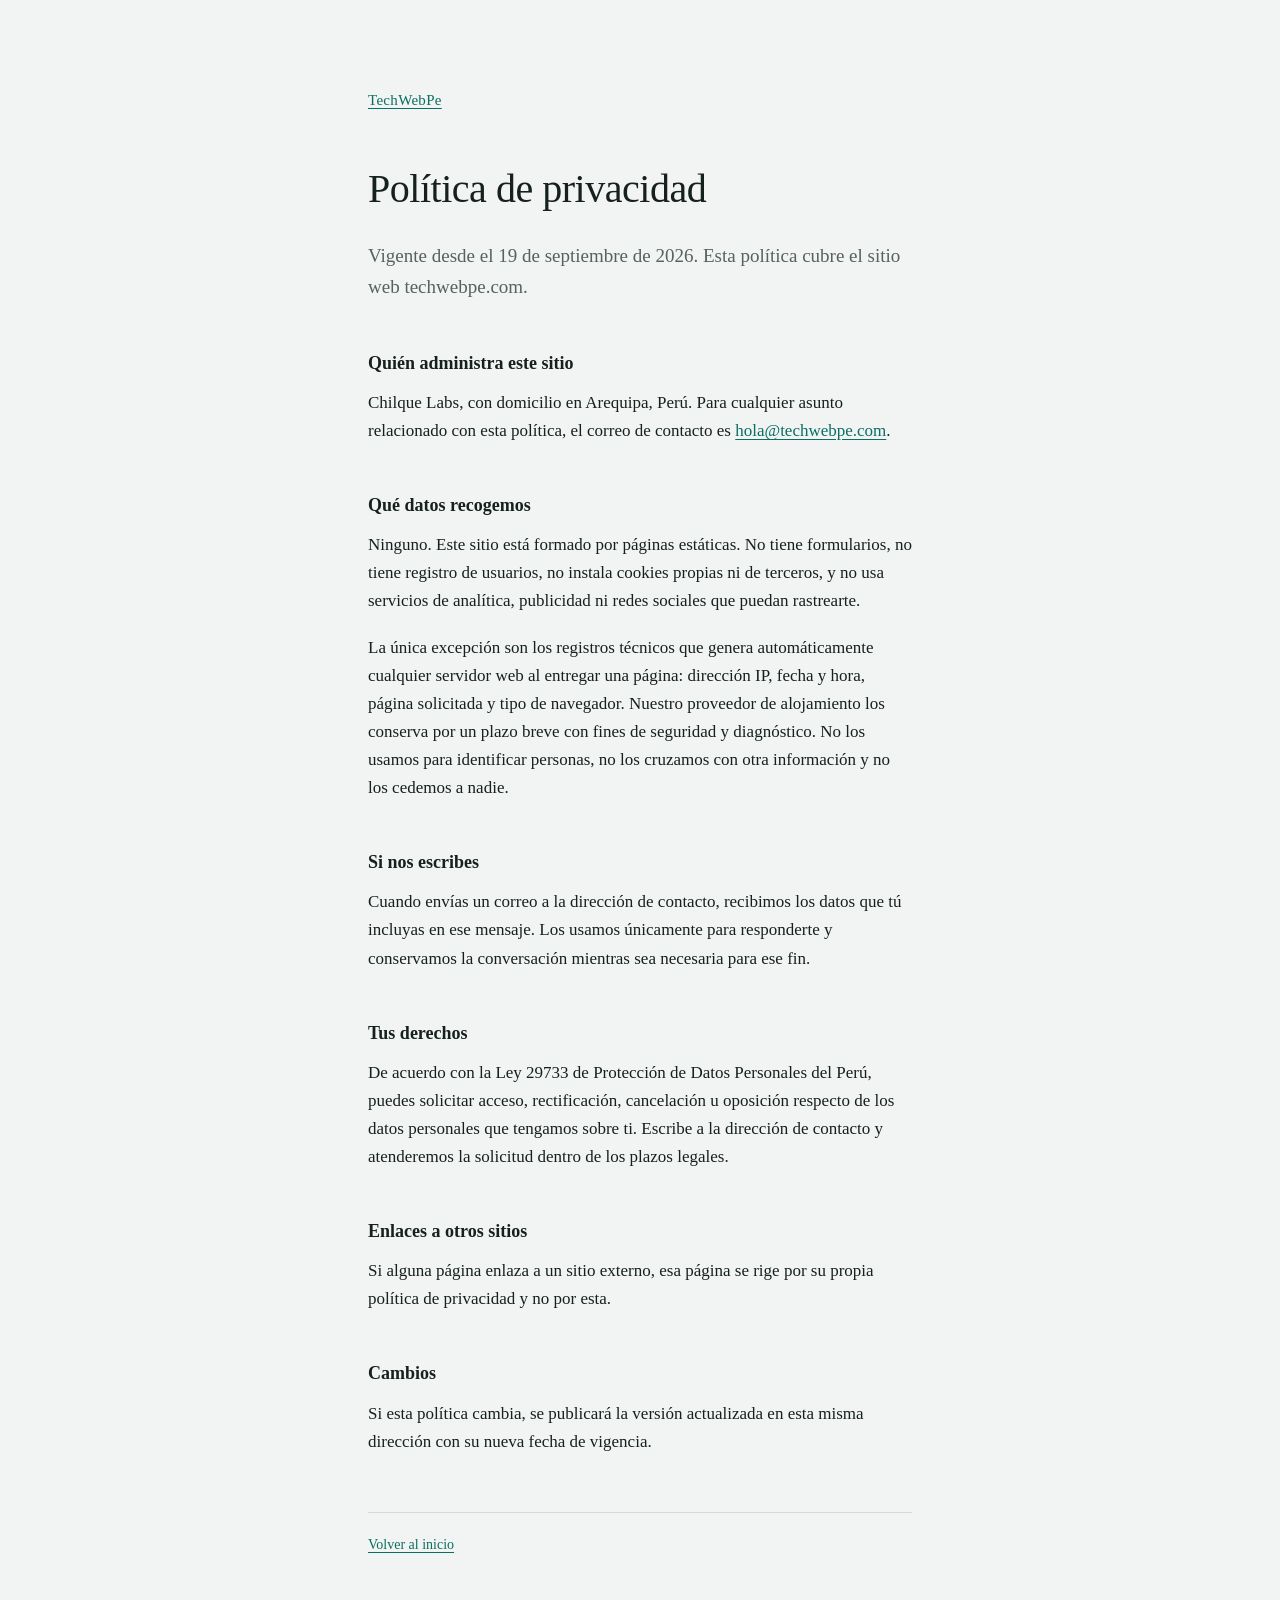
==== privacidad.html @ e2e810bf "Sitio estatico TechWebPe" ====
<!DOCTYPE html>
<html lang="es">
<head>
<meta charset="utf-8">
<meta name="viewport" content="width=device-width, initial-scale=1">
<title>Política de privacidad — TechWebPe</title>
<meta name="description" content="Política de privacidad de techwebpe.com: el sitio es estático, no usa cookies, no instala rastreadores y no recoge datos de sus visitantes.">
<meta name="robots" content="index, follow">
<link rel="canonical" href="https://techwebpe.com/privacidad.html">
<link rel="stylesheet" href="estilo.css">
<script async src="https://pagead2.googlesyndication.com/pagead/js/adsbygoogle.js?client=ca-pub-0072636032156628"
     crossorigin="anonymous"></script>
</head>
<body>
<main class="hoja">

  <p class="marca"><a href="index.html">TechWebPe</a></p>

  <h1>Política de privacidad</h1>

  <p class="entrada">Vigente desde el 19 de septiembre de 2026. Esta política cubre el sitio web techwebpe.com.</p>

  <h2>Quién administra este sitio</h2>

  <p>Chilque Labs, con domicilio en Arequipa, Perú. Para cualquier asunto relacionado con esta política, el correo de contacto es <a href="mailto:hola@techwebpe.com">hola@techwebpe.com</a>.</p>

  <h2>Qué datos recogemos</h2>

  <p>Ninguno. Este sitio está formado por páginas estáticas. No tiene formularios, no tiene registro de usuarios, no instala cookies propias ni de terceros, y no usa servicios de analítica, publicidad ni redes sociales que puedan rastrearte.</p>

  <p>La única excepción son los registros técnicos que genera automáticamente cualquier servidor web al entregar una página: dirección IP, fecha y hora, página solicitada y tipo de navegador. Nuestro proveedor de alojamiento los conserva por un plazo breve con fines de seguridad y diagnóstico. No los usamos para identificar personas, no los cruzamos con otra información y no los cedemos a nadie.</p>

  <h2>Si nos escribes</h2>

  <p>Cuando envías un correo a la dirección de contacto, recibimos los datos que tú incluyas en ese mensaje. Los usamos únicamente para responderte y conservamos la conversación mientras sea necesaria para ese fin.</p>

  <h2>Tus derechos</h2>

  <p>De acuerdo con la Ley 29733 de Protección de Datos Personales del Perú, puedes solicitar acceso, rectificación, cancelación u oposición respecto de los datos personales que tengamos sobre ti. Escribe a la dirección de contacto y atenderemos la solicitud dentro de los plazos legales.</p>

  <h2>Enlaces a otros sitios</h2>

  <p>Si alguna página enlaza a un sitio externo, esa página se rige por su propia política de privacidad y no por esta.</p>

  <h2>Cambios</h2>

  <p>Si esta política cambia, se publicará la versión actualizada en esta misma dirección con su nueva fecha de vigencia.</p>

  <p class="pie">
    <a href="index.html">Volver al inicio</a>
  </p>

</main>
</body>
</html>
---- estilo.css ----
/* TechWebPe — hoja de estilo única. Sin dependencias externas. */

:root {
  --papel: #f1f4f2;
  --tinta: #16211f;
  --tinta-suave: #55625e;
  --regla: #d3dad6;
  --acento: #0b6e63;
  --medida: 34rem;
}

*,
*::before,
*::after {
  box-sizing: border-box;
}

html {
  -webkit-text-size-adjust: 100%;
}

body {
  margin: 0;
  padding: 0 1.5rem 5rem;
  background: var(--papel);
  color: var(--tinta);
  font-family: Iowan Old Style, Palatino Linotype, Palatino, Georgia, serif;
  font-size: 1.0625rem;
  line-height: 1.65;
  text-rendering: optimizeLegibility;
}

.hoja {
  max-width: var(--medida);
  margin: 0 auto;
  padding-top: 5.5rem;
}

.marca {
  margin: 0 0 3.25rem;
  font-size: 0.9375rem;
  letter-spacing: 0.02em;
  color: var(--tinta-suave);
}

.marca b {
  font-weight: 600;
  color: var(--tinta);
}

h1 {
  margin: 0 0 1.75rem;
  font-size: clamp(1.75rem, 5.5vw, 2.5rem);
  font-weight: 400;
  line-height: 1.18;
  letter-spacing: -0.012em;
  max-width: 22ch;
}

h2 {
  margin: 3rem 0 0.875rem;
  font-size: 1.125rem;
  font-weight: 600;
  line-height: 1.35;
}

p {
  margin: 0 0 1.15rem;
}

.entrada {
  font-size: 1.1875rem;
  color: var(--tinta-suave);
}

a {
  color: var(--acento);
  text-decoration-thickness: 1px;
  text-underline-offset: 0.18em;
}

a:hover {
  color: var(--tinta);
}

a:focus-visible {
  outline: 2px solid var(--acento);
  outline-offset: 3px;
  border-radius: 2px;
}

/* Ficha técnica: pares dato/valor, no decoración */
.ficha {
  margin: 3.5rem 0 0;
  padding-top: 1.25rem;
  border-top: 1px solid var(--regla);
  font-size: 0.9375rem;
  line-height: 1.5;
}

.ficha div {
  display: flex;
  gap: 1rem;
  padding: 0.45rem 0;
}

.ficha dt {
  flex: 0 0 9.5rem;
  color: var(--tinta-suave);
}

.ficha dd {
  margin: 0;
}

.pie {
  margin-top: 3.5rem;
  padding-top: 1.25rem;
  border-top: 1px solid var(--regla);
  font-size: 0.875rem;
  color: var(--tinta-suave);
}

.pie a + a {
  margin-left: 1.25rem;
}

ul {
  margin: 0 0 1.15rem;
  padding-left: 1.15rem;
}

li {
  margin-bottom: 0.4rem;
}

@media (max-width: 30rem) {
  .hoja {
    padding-top: 3.5rem;
  }

  .ficha div {
    display: block;
  }

  .ficha dt {
    margin-bottom: 0.1rem;
  }
}

/* --- Gráfico y datos de la página de cierre --- */

.grafico {
  margin: 2.5rem 0 2.75rem;
}

.grafico svg {
  display: block;
  width: 100%;
  height: auto;
}

.grafico figcaption {
  margin-top: 0.75rem;
  font-size: 0.875rem;
  line-height: 1.5;
  color: var(--tinta-suave);
}

.barra {
  fill: var(--acento);
}

.eje {
  stroke: var(--regla);
  stroke-width: 1;
}

.rotulo {
  fill: #55625e;
  font-family: inherit;
  font-size: 11px;
}

.cifras {
  margin: 2.25rem 0;
  padding: 1.5rem 0;
  border-top: 1px solid var(--regla);
  border-bottom: 1px solid var(--regla);
}

.cifras div {
  display: flex;
  justify-content: space-between;
  gap: 1rem;
  padding: 0.4rem 0;
  font-size: 0.9375rem;
}

.cifras dt {
  color: var(--tinta-suave);
}

.cifras dd {
  margin: 0;
  font-variant-numeric: tabular-nums;
}

.firma {
  margin-top: 3rem;
  font-size: 0.9375rem;
  color: var(--tinta-suave);
}
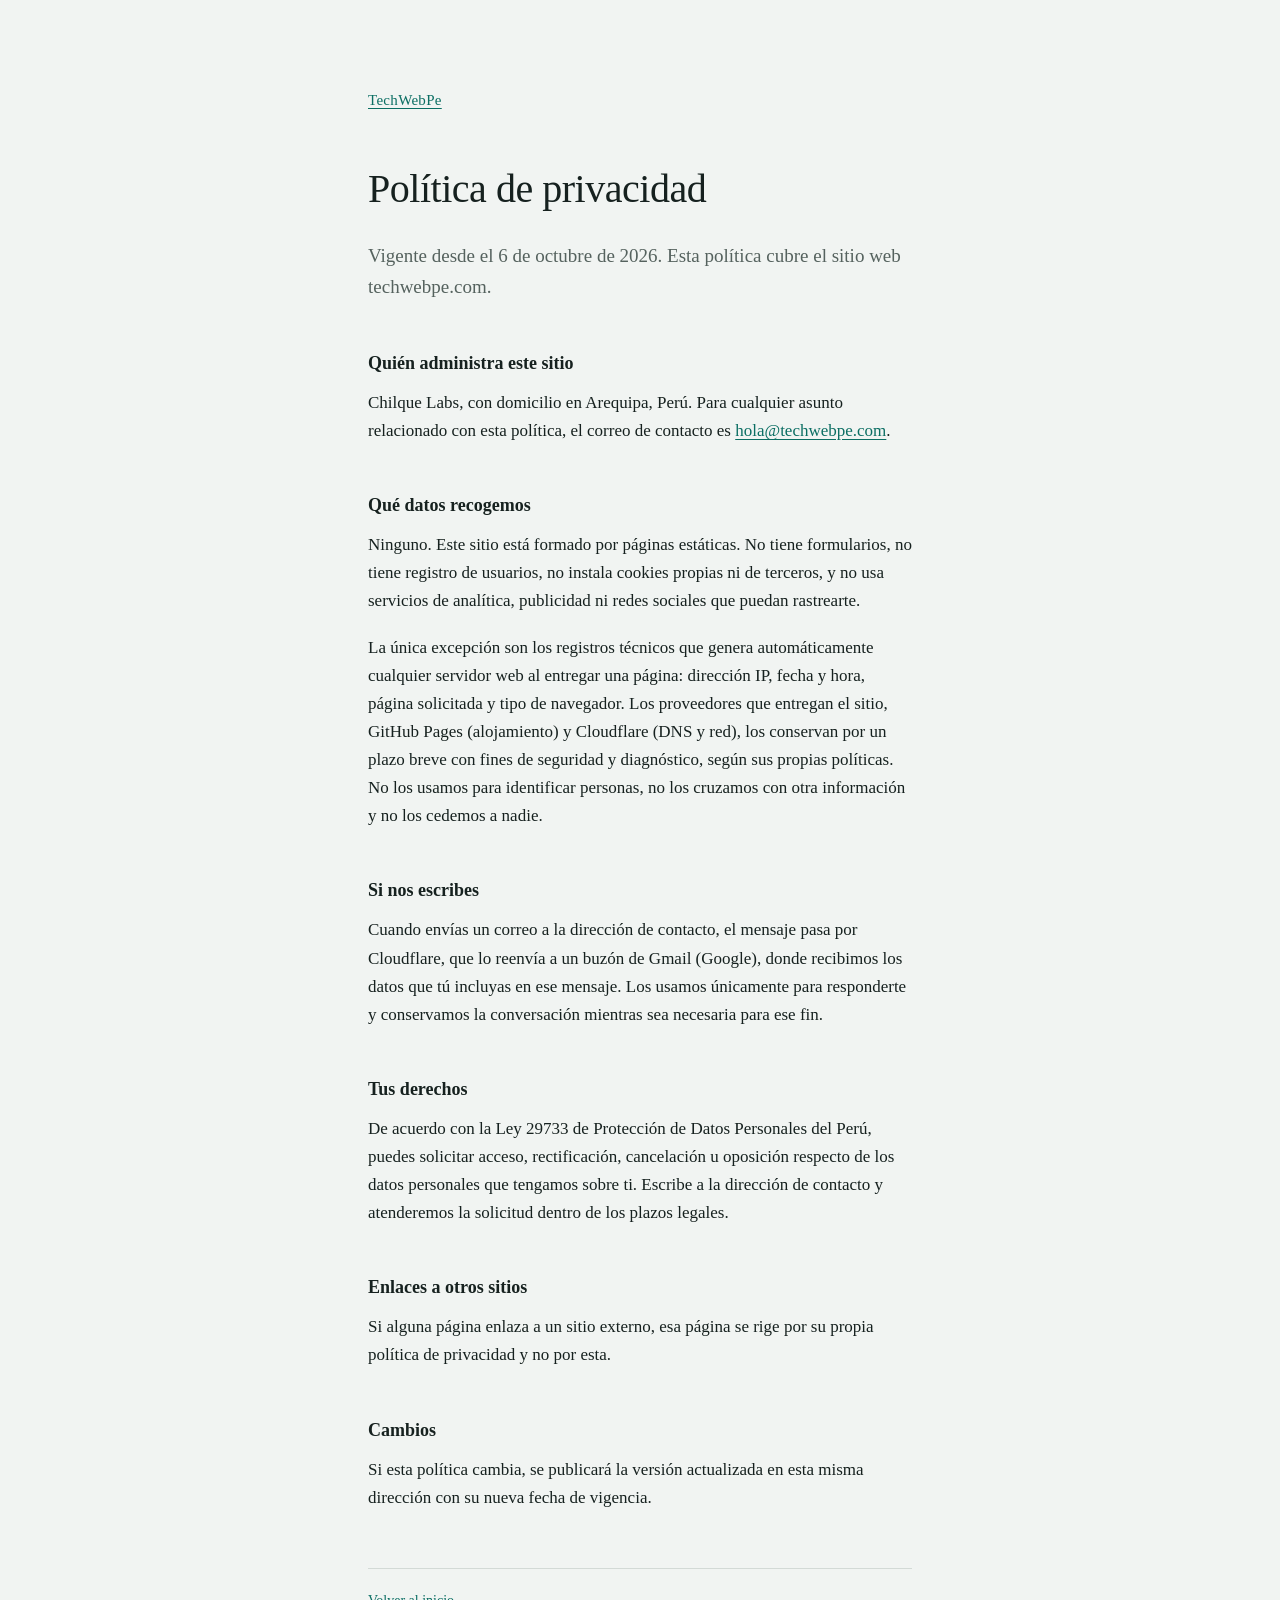
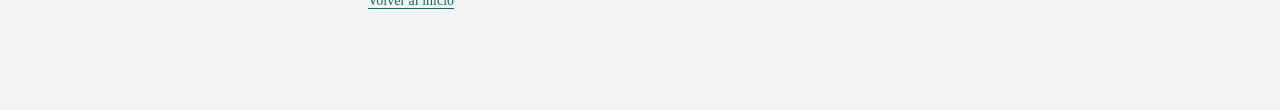
==== commit 66715847: "Quitar AdSense y actualizar politica de privacidad" ====
--- a/privacidad.html
+++ b/privacidad.html
@@ -8,8 +8,6 @@
 <meta name="robots" content="index, follow">
 <link rel="canonical" href="https://techwebpe.com/privacidad.html">
 <link rel="stylesheet" href="estilo.css">
-<script async src="https://pagead2.googlesyndication.com/pagead/js/adsbygoogle.js?client=ca-pub-0072636032156628"
-     crossorigin="anonymous"></script>
 </head>
 <body>
 <main class="hoja">
@@ -18,7 +16,7 @@
 
   <h1>Política de privacidad</h1>
 
-  <p class="entrada">Vigente desde el 19 de septiembre de 2026. Esta política cubre el sitio web techwebpe.com.</p>
+  <p class="entrada">Vigente desde el 6 de octubre de 2026. Esta política cubre el sitio web techwebpe.com.</p>
 
   <h2>Quién administra este sitio</h2>
 
@@ -28,11 +26,11 @@
 
   <p>Ninguno. Este sitio está formado por páginas estáticas. No tiene formularios, no tiene registro de usuarios, no instala cookies propias ni de terceros, y no usa servicios de analítica, publicidad ni redes sociales que puedan rastrearte.</p>
 
-  <p>La única excepción son los registros técnicos que genera automáticamente cualquier servidor web al entregar una página: dirección IP, fecha y hora, página solicitada y tipo de navegador. Nuestro proveedor de alojamiento los conserva por un plazo breve con fines de seguridad y diagnóstico. No los usamos para identificar personas, no los cruzamos con otra información y no los cedemos a nadie.</p>
+  <p>La única excepción son los registros técnicos que genera automáticamente cualquier servidor web al entregar una página: dirección IP, fecha y hora, página solicitada y tipo de navegador. Los proveedores que entregan el sitio, GitHub Pages (alojamiento) y Cloudflare (DNS y red), los conservan por un plazo breve con fines de seguridad y diagnóstico, según sus propias políticas. No los usamos para identificar personas, no los cruzamos con otra información y no los cedemos a nadie.</p>
 
   <h2>Si nos escribes</h2>
 
-  <p>Cuando envías un correo a la dirección de contacto, recibimos los datos que tú incluyas en ese mensaje. Los usamos únicamente para responderte y conservamos la conversación mientras sea necesaria para ese fin.</p>
+  <p>Cuando envías un correo a la dirección de contacto, el mensaje pasa por Cloudflare, que lo reenvía a un buzón de Gmail (Google), donde recibimos los datos que tú incluyas en ese mensaje. Los usamos únicamente para responderte y conservamos la conversación mientras sea necesaria para ese fin.</p>
 
   <h2>Tus derechos</h2>
 
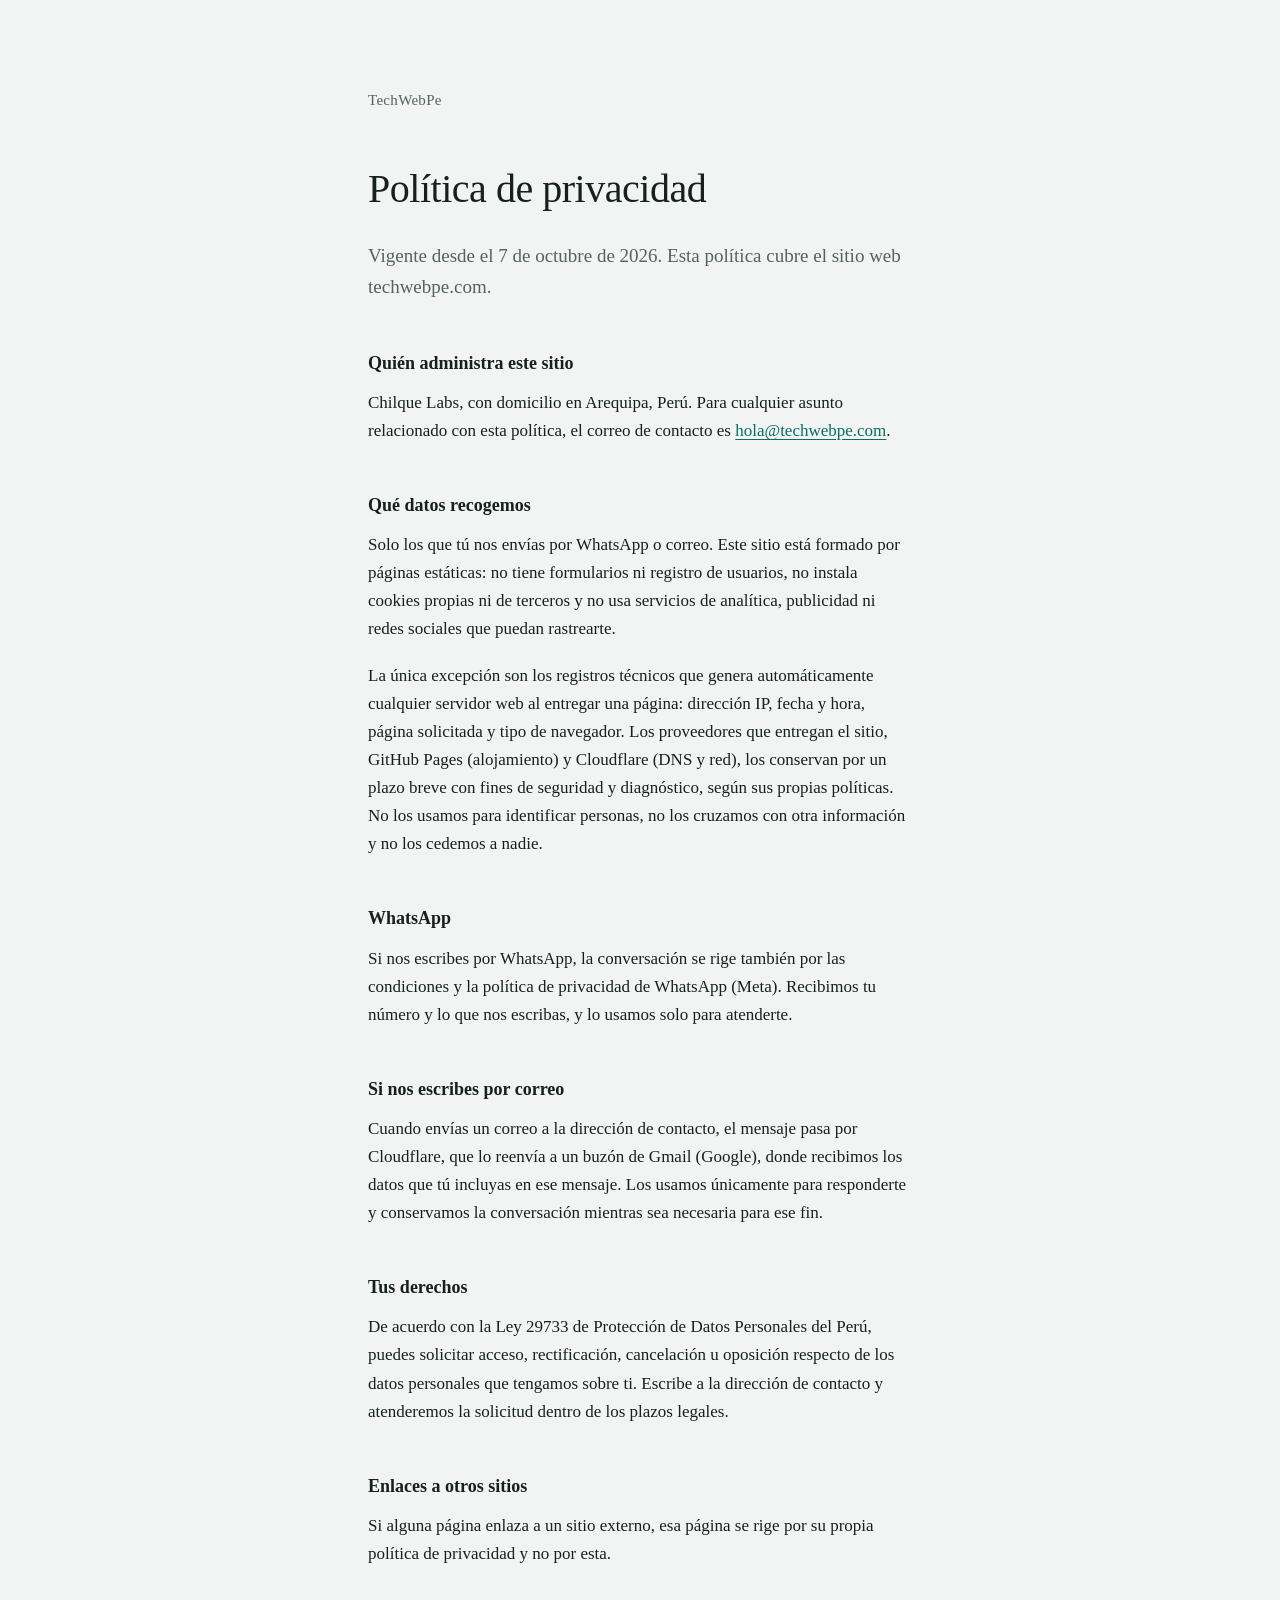
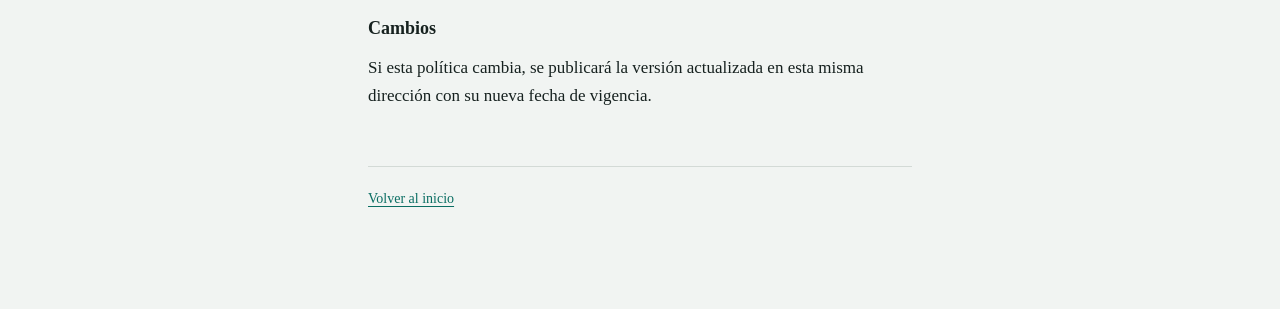
==== commit 5eaec611: "Portada con contacto por WhatsApp (version correcta)" ====
--- a/privacidad.html
+++ b/privacidad.html
@@ -4,7 +4,7 @@
 <meta charset="utf-8">
 <meta name="viewport" content="width=device-width, initial-scale=1">
 <title>Política de privacidad — TechWebPe</title>
-<meta name="description" content="Política de privacidad de techwebpe.com: el sitio es estático, no usa cookies, no instala rastreadores y no recoge datos de sus visitantes.">
+<meta name="description" content="Política de privacidad de techwebpe.com: el sitio es estático, no usa cookies ni rastreadores, y solo recibe los datos que nos envías por WhatsApp o correo.">
 <meta name="robots" content="index, follow">
 <link rel="canonical" href="https://techwebpe.com/privacidad.html">
 <link rel="stylesheet" href="estilo.css">
@@ -16,7 +16,7 @@
 
   <h1>Política de privacidad</h1>
 
-  <p class="entrada">Vigente desde el 6 de octubre de 2026. Esta política cubre el sitio web techwebpe.com.</p>
+  <p class="entrada">Vigente desde el 7 de octubre de 2026. Esta política cubre el sitio web techwebpe.com.</p>
 
   <h2>Quién administra este sitio</h2>
 
@@ -24,11 +24,15 @@
 
   <h2>Qué datos recogemos</h2>
 
-  <p>Ninguno. Este sitio está formado por páginas estáticas. No tiene formularios, no tiene registro de usuarios, no instala cookies propias ni de terceros, y no usa servicios de analítica, publicidad ni redes sociales que puedan rastrearte.</p>
+  <p>Solo los que tú nos envías por WhatsApp o correo. Este sitio está formado por páginas estáticas: no tiene formularios ni registro de usuarios, no instala cookies propias ni de terceros y no usa servicios de analítica, publicidad ni redes sociales que puedan rastrearte.</p>
 
   <p>La única excepción son los registros técnicos que genera automáticamente cualquier servidor web al entregar una página: dirección IP, fecha y hora, página solicitada y tipo de navegador. Los proveedores que entregan el sitio, GitHub Pages (alojamiento) y Cloudflare (DNS y red), los conservan por un plazo breve con fines de seguridad y diagnóstico, según sus propias políticas. No los usamos para identificar personas, no los cruzamos con otra información y no los cedemos a nadie.</p>
 
-  <h2>Si nos escribes</h2>
+  <h2>WhatsApp</h2>
+
+  <p>Si nos escribes por WhatsApp, la conversación se rige también por las condiciones y la política de privacidad de WhatsApp (Meta). Recibimos tu número y lo que nos escribas, y lo usamos solo para atenderte.</p>
+
+  <h2>Si nos escribes por correo</h2>
 
   <p>Cuando envías un correo a la dirección de contacto, el mensaje pasa por Cloudflare, que lo reenvía a un buzón de Gmail (Google), donde recibimos los datos que tú incluyas en ese mensaje. Los usamos únicamente para responderte y conservamos la conversación mientras sea necesaria para ese fin.</p>
 
--- a/estilo.css
+++ b/estilo.css
@@ -211,3 +211,211 @@
   font-size: 0.9375rem;
   color: var(--tinta-suave);
 }
+
+/* --- Portada de servicios --- */
+
+.marca a {
+  color: inherit;
+  text-decoration: none;
+}
+
+.comparacion {
+  margin: 2.25rem 0 2.5rem;
+  padding: 1.25rem 0;
+  border-top: 1px solid var(--regla);
+  border-bottom: 1px solid var(--regla);
+}
+
+.comparacion div {
+  display: flex;
+  justify-content: space-between;
+  gap: 1rem;
+  padding: 0.4rem 0;
+  font-size: 0.9375rem;
+}
+
+.comparacion dt {
+  color: var(--tinta-suave);
+}
+
+.comparacion dd {
+  margin: 0;
+  text-align: right;
+}
+
+.comparacion .ahora dd {
+  color: var(--acento);
+  font-weight: 600;
+}
+
+.paquete {
+  margin: 2.75rem 0 0;
+  padding-top: 1.5rem;
+  border-top: 1px solid var(--regla);
+}
+
+.paquete h2 {
+  margin-top: 0;
+}
+
+.precio {
+  margin: 0 0 1rem;
+  font-size: 1.0625rem;
+}
+
+.precio b {
+  font-weight: 600;
+  color: var(--acento);
+}
+
+.llamado {
+  display: inline-block;
+  margin: 0.5rem 0 1rem;
+  padding: 0.7rem 1.2rem;
+  background: var(--acento);
+  color: #ffffff;
+  text-decoration: none;
+  border-radius: 3px;
+  font-size: 0.9875rem;
+}
+
+.llamado:hover {
+  background: var(--tinta);
+  color: #ffffff;
+}
+
+.consideraciones {
+  margin-top: 3.5rem;
+  padding-top: 1.5rem;
+  border-top: 1px solid var(--regla);
+  font-size: 0.9375rem;
+}
+
+.consideraciones h2 {
+  margin-top: 0;
+}
+
+.consideraciones li {
+  margin-bottom: 0.7rem;
+}
+
+@media (max-width: 30rem) {
+  .comparacion div {
+    display: block;
+  }
+
+  .comparacion dd {
+    text-align: left;
+  }
+}
+
+/* --- Acciones y formulario de contacto --- */
+
+.acciones {
+  display: flex;
+  flex-wrap: wrap;
+  gap: 0.75rem;
+  margin: 0.5rem 0 0;
+}
+
+.acciones .llamado {
+  margin: 0;
+}
+
+.llamado.secundario {
+  background: transparent;
+  color: var(--acento);
+  border: 1px solid var(--acento);
+}
+
+.llamado.secundario:hover {
+  background: var(--acento);
+  color: #ffffff;
+}
+
+.contacto {
+  margin-top: 3.5rem;
+  padding-top: 1.5rem;
+  border-top: 1px solid var(--regla);
+}
+
+.contacto h2 {
+  margin-top: 0;
+}
+
+.contacto form {
+  display: flex;
+  flex-direction: column;
+}
+
+.contacto label {
+  margin: 1rem 0 0.3rem;
+  font-size: 0.9375rem;
+}
+
+.contacto .opcional {
+  color: var(--tinta-suave);
+}
+
+.contacto input,
+.contacto textarea {
+  width: 100%;
+  padding: 0.6rem 0.7rem;
+  font: inherit;
+  font-size: 1rem;
+  color: var(--tinta);
+  background: #ffffff;
+  border: 1px solid var(--regla);
+  border-radius: 3px;
+}
+
+.contacto input:focus-visible,
+.contacto textarea:focus-visible {
+  outline: 2px solid var(--acento);
+  outline-offset: 1px;
+  border-color: var(--acento);
+}
+
+.contacto .cf-turnstile {
+  margin-top: 1.25rem;
+}
+
+.contacto button.llamado {
+  align-self: flex-start;
+  margin-top: 1.25rem;
+  border: 0;
+  font: inherit;
+  cursor: pointer;
+}
+
+.contacto button.llamado:disabled {
+  opacity: 0.6;
+  cursor: wait;
+}
+
+.trampa {
+  position: absolute;
+  left: -9999px;
+  width: 1px;
+  height: 1px;
+  overflow: hidden;
+}
+
+.estado {
+  min-height: 1.5rem;
+  margin: 1rem 0 0;
+  font-size: 0.9375rem;
+}
+
+.estado.exito {
+  color: var(--acento);
+}
+
+.estado.error {
+  color: #a3312a;
+}
+
+.nota {
+  font-size: 0.875rem;
+  color: var(--tinta-suave);
+}
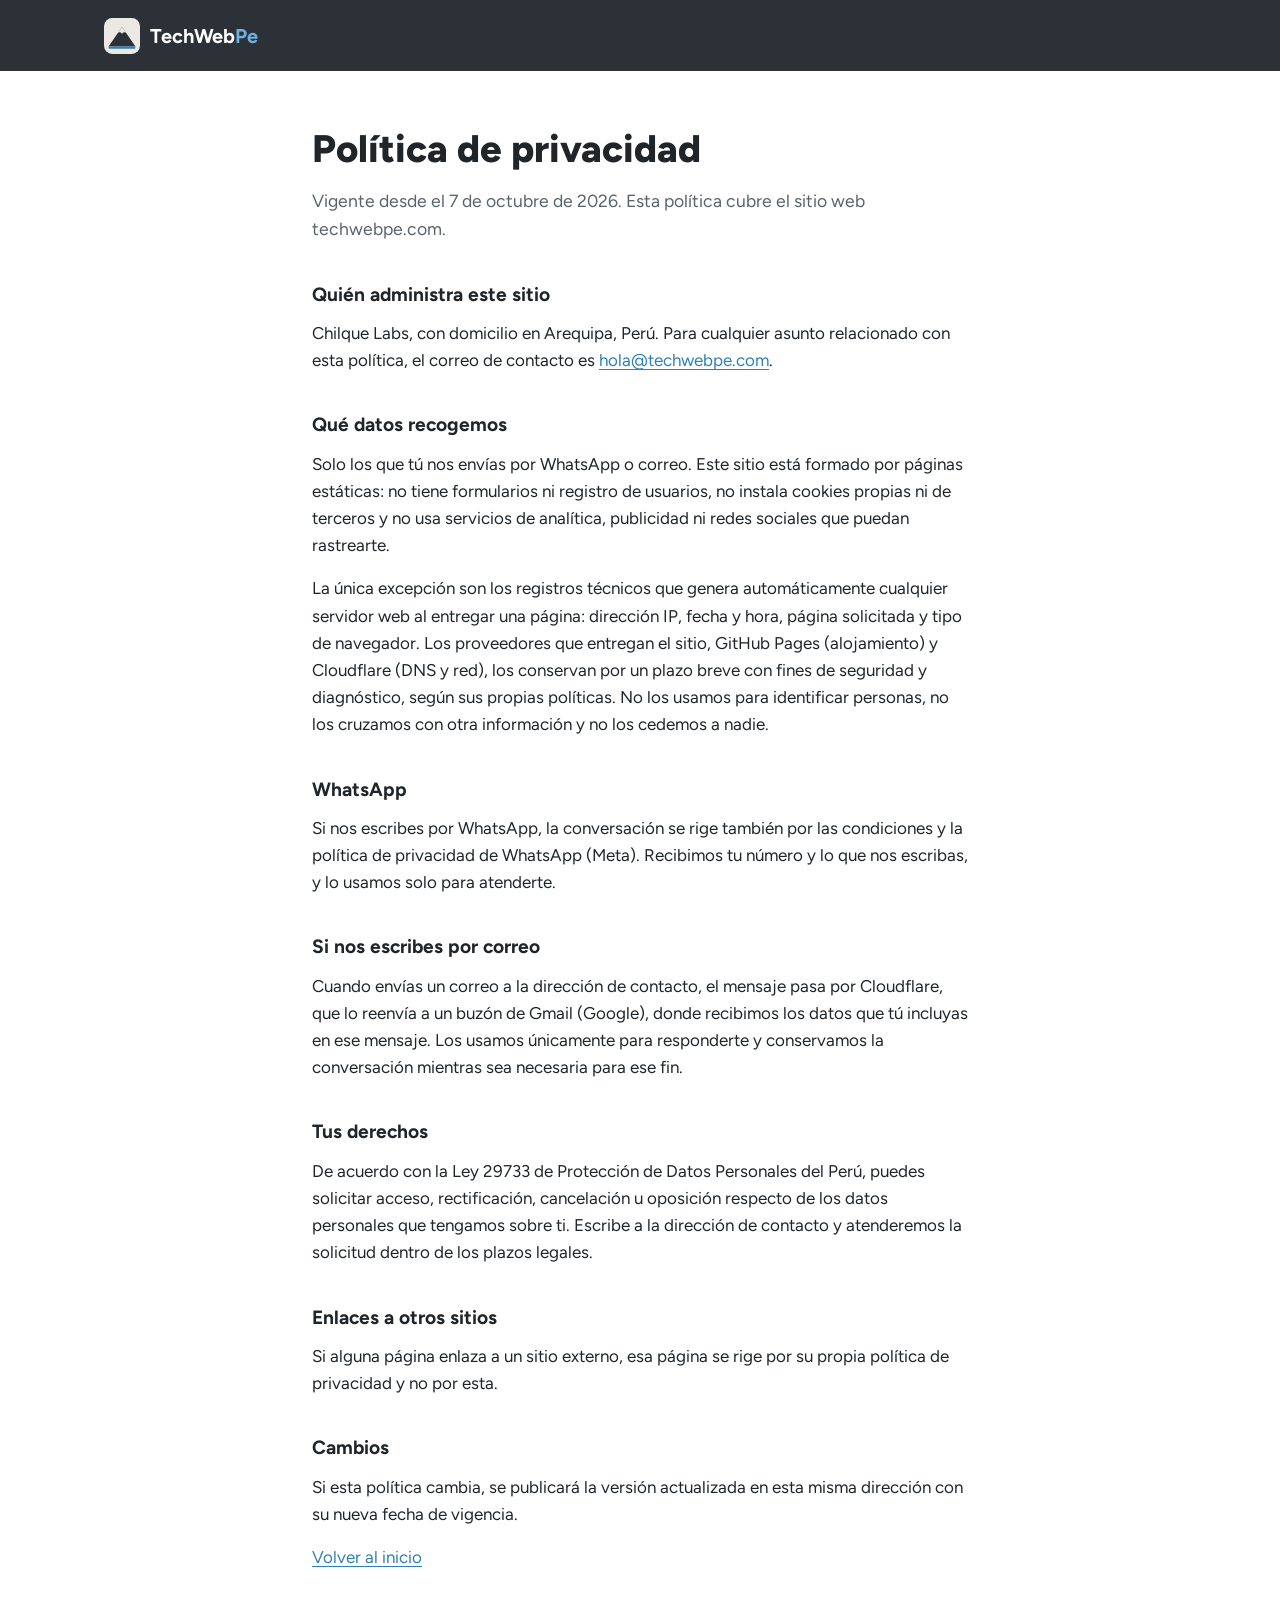
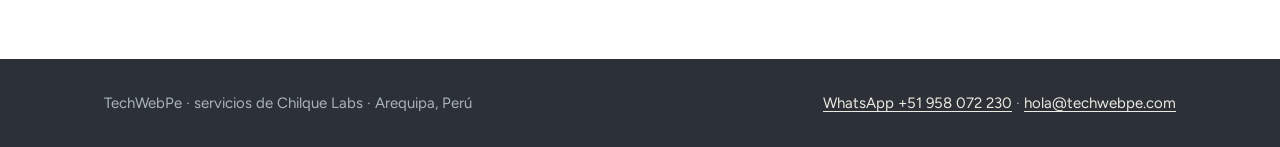
==== commit 672167be: "Nueva identidad visual y WhatsApp en pestaña nueva" ====
--- a/privacidad.html
+++ b/privacidad.html
@@ -7,12 +7,21 @@
 <meta name="description" content="Política de privacidad de techwebpe.com: el sitio es estático, no usa cookies ni rastreadores, y solo recibe los datos que nos envías por WhatsApp o correo.">
 <meta name="robots" content="index, follow">
 <link rel="canonical" href="https://techwebpe.com/privacidad.html">
+<meta name="theme-color" content="#2b3136">
+<link rel="icon" href="logo.svg" type="image/svg+xml">
+<link rel="preconnect" href="https://fonts.googleapis.com">
+<link rel="preconnect" href="https://fonts.gstatic.com" crossorigin>
+<link href="https://fonts.googleapis.com/css2?family=Figtree:wght@400;500;600;700;800&display=swap" rel="stylesheet">
 <link rel="stylesheet" href="estilo.css">
 </head>
 <body>
-<main class="hoja">
+<header class="cabecera">
+  <div class="contenedor">
+    <a class="logo" href="./"><img src="logo.svg" alt="" width="36" height="36"><span>TechWeb<b>Pe</b></span></a>
+  </div>
+</header>
 
-  <p class="marca"><a href="index.html">TechWebPe</a></p>
+<main class="documento">
 
   <h1>Política de privacidad</h1>
 
@@ -48,10 +57,15 @@
 
   <p>Si esta política cambia, se publicará la versión actualizada en esta misma dirección con su nueva fecha de vigencia.</p>
 
-  <p class="pie">
-    <a href="index.html">Volver al inicio</a>
-  </p>
+  <p><a href="./">Volver al inicio</a></p>
 
 </main>
+
+<footer class="pie">
+  <div class="contenedor">
+    <p>TechWebPe · servicios de Chilque Labs · Arequipa, Perú</p>
+    <p><a href="https://wa.me/51958072230" target="_blank" rel="noopener noreferrer">WhatsApp +51 958 072 230</a> · <a href="mailto:hola@techwebpe.com">hola@techwebpe.com</a></p>
+  </div>
+</footer>
 </body>
 </html>
--- a/estilo.css
+++ b/estilo.css
@@ -1,421 +1,142 @@
-/* TechWebPe — hoja de estilo única. Sin dependencias externas. */
+/* TechWebPe — identidad "Arequipa volcánica": basalto, sillar y cielo */
 
 :root {
-  --papel: #f1f4f2;
-  --tinta: #16211f;
-  --tinta-suave: #55625e;
-  --regla: #d3dad6;
-  --acento: #0b6e63;
-  --medida: 34rem;
+  --basalto: #2b3136;
+  --basalto-2: #353c42;
+  --sillar: #ece9e3;
+  --cielo: #2f7fb8;
+  --cielo-claro: #6fb1de;
+  --blanco: #ffffff;
+  --tinta: #1f2529;
+  --tinta-suave: #59636b;
+  --regla: #dcdfe2;
+  --ancho: 70rem;
+  --fuente: "Figtree", "Segoe UI", system-ui, -apple-system, Roboto, Arial, sans-serif;
 }
 
-*,
-*::before,
-*::after {
-  box-sizing: border-box;
-}
-
-html {
-  -webkit-text-size-adjust: 100%;
-}
+*, *::before, *::after { box-sizing: border-box; }
+html { -webkit-text-size-adjust: 100%; scroll-behavior: smooth; }
 
 body {
   margin: 0;
-  padding: 0 1.5rem 5rem;
-  background: var(--papel);
+  background: var(--blanco);
   color: var(--tinta);
-  font-family: Iowan Old Style, Palatino Linotype, Palatino, Georgia, serif;
+  font-family: var(--fuente);
   font-size: 1.0625rem;
-  line-height: 1.65;
-  text-rendering: optimizeLegibility;
+  line-height: 1.6;
 }
 
-.hoja {
-  max-width: var(--medida);
-  margin: 0 auto;
-  padding-top: 5.5rem;
+a { color: var(--cielo); text-underline-offset: 0.18em; }
+a:hover { color: var(--basalto); }
+a:focus-visible, .boton:focus-visible { outline: 3px solid var(--cielo-claro); outline-offset: 3px; border-radius: 4px; }
+
+.contenedor { max-width: var(--ancho); margin: 0 auto; padding: 0 1.5rem; }
+
+/* Cabecera */
+.cabecera { background: var(--basalto); color: var(--blanco); }
+.cabecera .contenedor {
+  display: flex; align-items: center; justify-content: space-between; gap: 1rem;
+  padding-top: 1.1rem; padding-bottom: 1.1rem;
+}
+.logo { display: flex; align-items: center; gap: 0.65rem; color: var(--blanco); text-decoration: none; }
+.logo img { width: 36px; height: 36px; display: block; }
+.logo span { font-weight: 700; font-size: 1.25rem; letter-spacing: -0.01em; }
+.logo span b { color: var(--cielo-claro); font-weight: 700; }
+.logo:hover { color: var(--blanco); }
+
+/* Botones */
+.boton {
+  display: inline-flex; align-items: center; gap: 0.55rem;
+  padding: 0.85rem 1.35rem; border-radius: 8px;
+  font-weight: 600; font-size: 1rem; text-decoration: none;
+  background: var(--cielo); color: var(--blanco);
+}
+.boton:hover { background: #276b9b; color: var(--blanco); }
+.boton svg { width: 20px; height: 20px; flex: none; }
+.boton.claro { background: var(--cielo-claro); color: var(--basalto); }
+.boton.claro:hover { background: #8cc2e6; color: var(--basalto); }
+.boton.chico { padding: 0.5rem 0.9rem; font-size: 0.9375rem; }
+
+/* Portada */
+.portada { background: var(--basalto); color: var(--blanco); padding: 3.5rem 0 4.5rem; }
+.portada .contenedor { display: grid; grid-template-columns: 1.35fr 1fr; gap: 3rem; align-items: center; }
+.portada h1 {
+  margin: 0 0 1.25rem; font-size: clamp(2rem, 4.6vw, 3.25rem);
+  line-height: 1.08; font-weight: 800; letter-spacing: -0.02em;
+}
+.portada p.entrada { margin: 0 0 2rem; font-size: 1.2rem; color: #c9d0d5; max-width: 34rem; }
+
+.ahorro { background: var(--basalto-2); border-radius: 14px; padding: 1.75rem; }
+.ahorro dl { margin: 0; }
+.ahorro .fila { padding: 0.9rem 0; border-bottom: 1px solid #4a535a; }
+.ahorro .fila:last-child { border-bottom: 0; padding-bottom: 0; }
+.ahorro dt { font-size: 0.9375rem; color: #aab4bb; }
+.ahorro dd { margin: 0.15rem 0 0; font-size: 1.15rem; font-weight: 600; }
+.ahorro .tachado dd { text-decoration: line-through; text-decoration-color: #aab4bb; color: #d5dade; }
+.ahorro .ahora dd { color: var(--cielo-claro); font-size: 1.5rem; font-weight: 800; }
+
+/* Secciones */
+.seccion { padding: 4.5rem 0; }
+.seccion.sillar { background: var(--sillar); }
+.seccion h2 { margin: 0 0 0.75rem; font-size: clamp(1.6rem, 3vw, 2.1rem); line-height: 1.15; font-weight: 800; letter-spacing: -0.015em; }
+.seccion .intro { margin: 0 0 2.5rem; color: var(--tinta-suave); max-width: 40rem; }
+
+.paquetes { display: grid; grid-template-columns: repeat(3, minmax(0, 1fr)); gap: 1.25rem; }
+.paquete {
+  background: var(--blanco); border: 1px solid var(--regla); border-radius: 14px;
+  padding: 1.75rem; display: flex; flex-direction: column;
+}
+.paquete.destacado { border: 2px solid var(--cielo); }
+.paquete .etiqueta {
+  align-self: flex-start; margin: 0 0 1rem; padding: 0.2rem 0.65rem; border-radius: 999px;
+  background: #e3eef7; color: #1d5684; font-size: 0.8125rem; font-weight: 600;
+}
+.paquete h3 { margin: 0 0 0.35rem; font-size: 1.3rem; font-weight: 700; }
+.paquete .precio { margin: 0 0 1rem; font-size: 1.6rem; font-weight: 800; color: var(--basalto); }
+.paquete .precio small { display: block; font-size: 0.875rem; font-weight: 500; color: var(--tinta-suave); }
+.paquete p { margin: 0 0 1rem; font-size: 0.975rem; }
+.paquete ul { margin: 0; padding-left: 1.1rem; font-size: 0.95rem; }
+.paquete li { margin-bottom: 0.4rem; }
+
+.consideraciones { display: grid; grid-template-columns: repeat(2, minmax(0, 1fr)); gap: 1.25rem 2.5rem; margin: 0; padding: 0; list-style: none; }
+.consideraciones li { padding-left: 1rem; border-left: 3px solid var(--cielo); font-size: 0.975rem; }
+.consideraciones b { display: block; margin-bottom: 0.2rem; }
+
+/* Llamado final */
+.final { background: var(--cielo); color: var(--blanco); padding: 3.5rem 0; }
+.final .contenedor { display: flex; align-items: center; justify-content: space-between; gap: 2rem; flex-wrap: wrap; }
+.final h2 { margin: 0 0 0.4rem; font-size: clamp(1.5rem, 3vw, 2rem); font-weight: 800; line-height: 1.15; }
+.final .contenedor > div { flex: 1 1 26rem; }
+.final p { margin: 0; color: #e2eef8; }
+.final .boton { background: var(--basalto); }
+.final .boton:hover { background: #1d2226; }
+
+/* Pie */
+.pie { background: var(--basalto); color: #aab4bb; padding: 2rem 0; font-size: 0.9375rem; }
+.pie .contenedor { display: flex; justify-content: space-between; gap: 1rem 2rem; flex-wrap: wrap; }
+.pie a { color: var(--sillar); }
+.pie a:hover { color: var(--cielo-claro); }
+.pie p { margin: 0; }
+
+/* Páginas de texto (política de privacidad) */
+.documento { max-width: 44rem; margin: 0 auto; padding: 3.5rem 1.5rem 4.5rem; }
+.documento h1 { margin: 0 0 1rem; font-size: clamp(1.8rem, 4vw, 2.4rem); font-weight: 800; line-height: 1.15; }
+.documento h2 { margin: 2.25rem 0 0.6rem; font-size: 1.2rem; font-weight: 700; }
+.documento p { margin: 0 0 1rem; }
+.documento .entrada { color: var(--tinta-suave); font-size: 1.1rem; }
+
+@media (max-width: 60rem) {
+  .portada .contenedor { grid-template-columns: 1fr; gap: 2.25rem; }
+  .paquetes { grid-template-columns: 1fr; }
 }
 
-.marca {
-  margin: 0 0 3.25rem;
-  font-size: 0.9375rem;
-  letter-spacing: 0.02em;
-  color: var(--tinta-suave);
+@media (max-width: 40rem) {
+  .consideraciones { grid-template-columns: 1fr; }
+  .cabecera .boton span { display: none; }
+  .portada { padding: 2.5rem 0 3.5rem; }
+  .seccion { padding: 3.5rem 0; }
 }
 
-.marca b {
-  font-weight: 600;
-  color: var(--tinta);
+@media (prefers-reduced-motion: reduce) {
+  html { scroll-behavior: auto; }
 }
-
-h1 {
-  margin: 0 0 1.75rem;
-  font-size: clamp(1.75rem, 5.5vw, 2.5rem);
-  font-weight: 400;
-  line-height: 1.18;
-  letter-spacing: -0.012em;
-  max-width: 22ch;
-}
-
-h2 {
-  margin: 3rem 0 0.875rem;
-  font-size: 1.125rem;
-  font-weight: 600;
-  line-height: 1.35;
-}
-
-p {
-  margin: 0 0 1.15rem;
-}
-
-.entrada {
-  font-size: 1.1875rem;
-  color: var(--tinta-suave);
-}
-
-a {
-  color: var(--acento);
-  text-decoration-thickness: 1px;
-  text-underline-offset: 0.18em;
-}
-
-a:hover {
-  color: var(--tinta);
-}
-
-a:focus-visible {
-  outline: 2px solid var(--acento);
-  outline-offset: 3px;
-  border-radius: 2px;
-}
-
-/* Ficha técnica: pares dato/valor, no decoración */
-.ficha {
-  margin: 3.5rem 0 0;
-  padding-top: 1.25rem;
-  border-top: 1px solid var(--regla);
-  font-size: 0.9375rem;
-  line-height: 1.5;
-}
-
-.ficha div {
-  display: flex;
-  gap: 1rem;
-  padding: 0.45rem 0;
-}
-
-.ficha dt {
-  flex: 0 0 9.5rem;
-  color: var(--tinta-suave);
-}
-
-.ficha dd {
-  margin: 0;
-}
-
-.pie {
-  margin-top: 3.5rem;
-  padding-top: 1.25rem;
-  border-top: 1px solid var(--regla);
-  font-size: 0.875rem;
-  color: var(--tinta-suave);
-}
-
-.pie a + a {
-  margin-left: 1.25rem;
-}
-
-ul {
-  margin: 0 0 1.15rem;
-  padding-left: 1.15rem;
-}
-
-li {
-  margin-bottom: 0.4rem;
-}
-
-@media (max-width: 30rem) {
-  .hoja {
-    padding-top: 3.5rem;
-  }
-
-  .ficha div {
-    display: block;
-  }
-
-  .ficha dt {
-    margin-bottom: 0.1rem;
-  }
-}
-
-/* --- Gráfico y datos de la página de cierre --- */
-
-.grafico {
-  margin: 2.5rem 0 2.75rem;
-}
-
-.grafico svg {
-  display: block;
-  width: 100%;
-  height: auto;
-}
-
-.grafico figcaption {
-  margin-top: 0.75rem;
-  font-size: 0.875rem;
-  line-height: 1.5;
-  color: var(--tinta-suave);
-}
-
-.barra {
-  fill: var(--acento);
-}
-
-.eje {
-  stroke: var(--regla);
-  stroke-width: 1;
-}
-
-.rotulo {
-  fill: #55625e;
-  font-family: inherit;
-  font-size: 11px;
-}
-
-.cifras {
-  margin: 2.25rem 0;
-  padding: 1.5rem 0;
-  border-top: 1px solid var(--regla);
-  border-bottom: 1px solid var(--regla);
-}
-
-.cifras div {
-  display: flex;
-  justify-content: space-between;
-  gap: 1rem;
-  padding: 0.4rem 0;
-  font-size: 0.9375rem;
-}
-
-.cifras dt {
-  color: var(--tinta-suave);
-}
-
-.cifras dd {
-  margin: 0;
-  font-variant-numeric: tabular-nums;
-}
-
-.firma {
-  margin-top: 3rem;
-  font-size: 0.9375rem;
-  color: var(--tinta-suave);
-}
-
-/* --- Portada de servicios --- */
-
-.marca a {
-  color: inherit;
-  text-decoration: none;
-}
-
-.comparacion {
-  margin: 2.25rem 0 2.5rem;
-  padding: 1.25rem 0;
-  border-top: 1px solid var(--regla);
-  border-bottom: 1px solid var(--regla);
-}
-
-.comparacion div {
-  display: flex;
-  justify-content: space-between;
-  gap: 1rem;
-  padding: 0.4rem 0;
-  font-size: 0.9375rem;
-}
-
-.comparacion dt {
-  color: var(--tinta-suave);
-}
-
-.comparacion dd {
-  margin: 0;
-  text-align: right;
-}
-
-.comparacion .ahora dd {
-  color: var(--acento);
-  font-weight: 600;
-}
-
-.paquete {
-  margin: 2.75rem 0 0;
-  padding-top: 1.5rem;
-  border-top: 1px solid var(--regla);
-}
-
-.paquete h2 {
-  margin-top: 0;
-}
-
-.precio {
-  margin: 0 0 1rem;
-  font-size: 1.0625rem;
-}
-
-.precio b {
-  font-weight: 600;
-  color: var(--acento);
-}
-
-.llamado {
-  display: inline-block;
-  margin: 0.5rem 0 1rem;
-  padding: 0.7rem 1.2rem;
-  background: var(--acento);
-  color: #ffffff;
-  text-decoration: none;
-  border-radius: 3px;
-  font-size: 0.9875rem;
-}
-
-.llamado:hover {
-  background: var(--tinta);
-  color: #ffffff;
-}
-
-.consideraciones {
-  margin-top: 3.5rem;
-  padding-top: 1.5rem;
-  border-top: 1px solid var(--regla);
-  font-size: 0.9375rem;
-}
-
-.consideraciones h2 {
-  margin-top: 0;
-}
-
-.consideraciones li {
-  margin-bottom: 0.7rem;
-}
-
-@media (max-width: 30rem) {
-  .comparacion div {
-    display: block;
-  }
-
-  .comparacion dd {
-    text-align: left;
-  }
-}
-
-/* --- Acciones y formulario de contacto --- */
-
-.acciones {
-  display: flex;
-  flex-wrap: wrap;
-  gap: 0.75rem;
-  margin: 0.5rem 0 0;
-}
-
-.acciones .llamado {
-  margin: 0;
-}
-
-.llamado.secundario {
-  background: transparent;
-  color: var(--acento);
-  border: 1px solid var(--acento);
-}
-
-.llamado.secundario:hover {
-  background: var(--acento);
-  color: #ffffff;
-}
-
-.contacto {
-  margin-top: 3.5rem;
-  padding-top: 1.5rem;
-  border-top: 1px solid var(--regla);
-}
-
-.contacto h2 {
-  margin-top: 0;
-}
-
-.contacto form {
-  display: flex;
-  flex-direction: column;
-}
-
-.contacto label {
-  margin: 1rem 0 0.3rem;
-  font-size: 0.9375rem;
-}
-
-.contacto .opcional {
-  color: var(--tinta-suave);
-}
-
-.contacto input,
-.contacto textarea {
-  width: 100%;
-  padding: 0.6rem 0.7rem;
-  font: inherit;
-  font-size: 1rem;
-  color: var(--tinta);
-  background: #ffffff;
-  border: 1px solid var(--regla);
-  border-radius: 3px;
-}
-
-.contacto input:focus-visible,
-.contacto textarea:focus-visible {
-  outline: 2px solid var(--acento);
-  outline-offset: 1px;
-  border-color: var(--acento);
-}
-
-.contacto .cf-turnstile {
-  margin-top: 1.25rem;
-}
-
-.contacto button.llamado {
-  align-self: flex-start;
-  margin-top: 1.25rem;
-  border: 0;
-  font: inherit;
-  cursor: pointer;
-}
-
-.contacto button.llamado:disabled {
-  opacity: 0.6;
-  cursor: wait;
-}
-
-.trampa {
-  position: absolute;
-  left: -9999px;
-  width: 1px;
-  height: 1px;
-  overflow: hidden;
-}
-
-.estado {
-  min-height: 1.5rem;
-  margin: 1rem 0 0;
-  font-size: 0.9375rem;
-}
-
-.estado.exito {
-  color: var(--acento);
-}
-
-.estado.error {
-  color: #a3312a;
-}
-
-.nota {
-  font-size: 0.875rem;
-  color: var(--tinta-suave);
-}
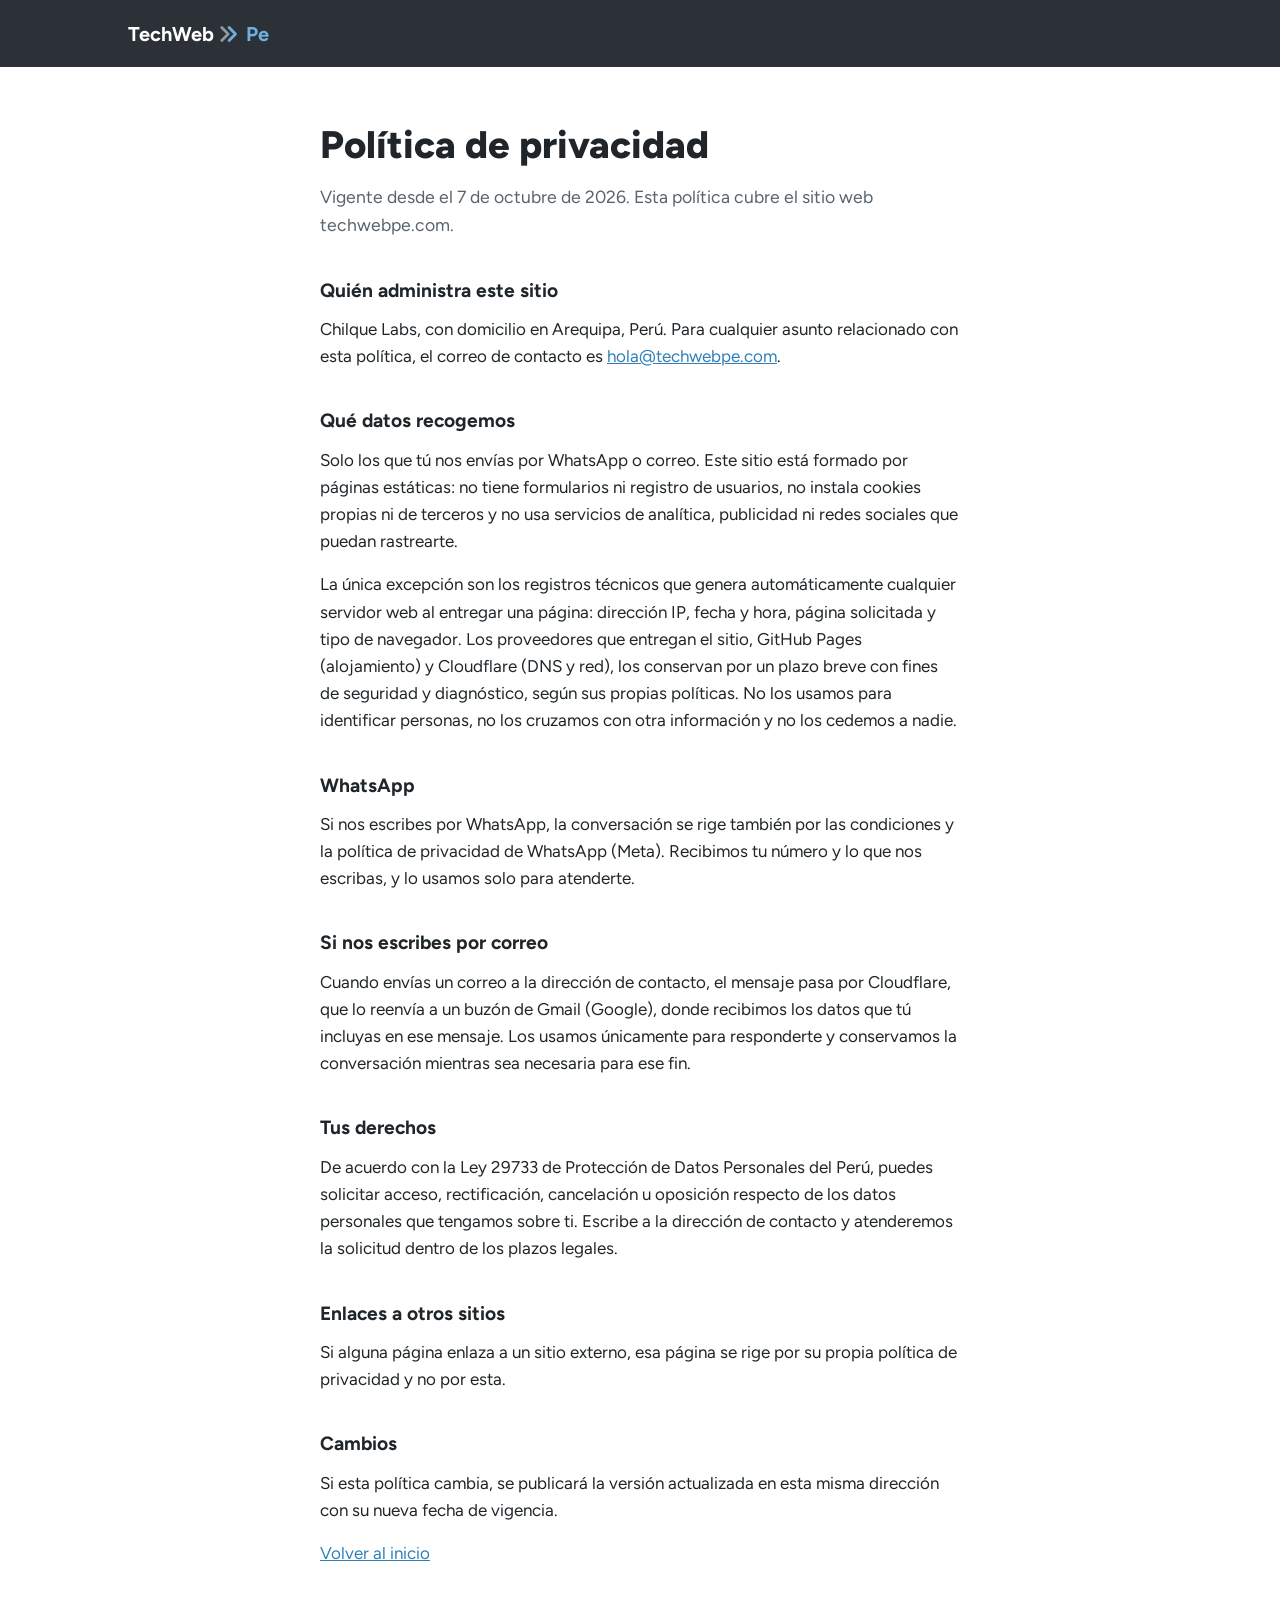
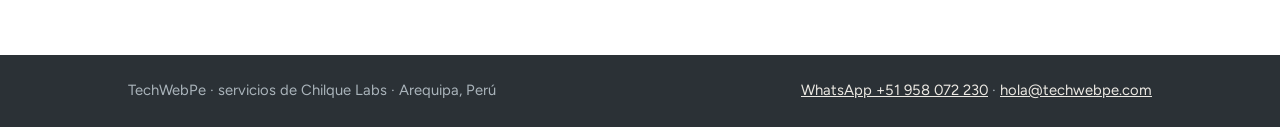
==== commit 6c9c1452: "Portada final con nueva identidad y logotipo" ====
--- a/privacidad.html
+++ b/privacidad.html
@@ -2,7 +2,7 @@
 <html lang="es">
 <head>
 <meta charset="utf-8">
-<meta name="viewport" content="width=device-width, initial-scale=1">
+<meta name="viewport" content="width=device-width, initial-scale=1, viewport-fit=cover">
 <title>Política de privacidad — TechWebPe</title>
 <meta name="description" content="Política de privacidad de techwebpe.com: el sitio es estático, no usa cookies ni rastreadores, y solo recibe los datos que nos envías por WhatsApp o correo.">
 <meta name="robots" content="index, follow">
@@ -17,7 +17,9 @@
 <body>
 <header class="cabecera">
   <div class="contenedor">
-    <a class="logo" href="./"><img src="logo.svg" alt="" width="36" height="36"><span>TechWeb<b>Pe</b></span></a>
+    <a class="logo" href="./" aria-label="TechWebPe, inicio">
+      <span>TechWeb</span><svg class="avance" width="22" height="22" viewBox="0 0 24 24" aria-hidden="true"><path d="M3 5 L10 12 L3 19" fill="none" stroke="#8f9aa2" stroke-width="3" stroke-linecap="round" stroke-linejoin="round"/><path d="M11 5 L18 12 L11 19" fill="none" stroke="#6fb1de" stroke-width="3" stroke-linecap="round" stroke-linejoin="round"/></svg><b>Pe</b>
+    </a>
   </div>
 </header>
 
--- a/estilo.css
+++ b/estilo.css
@@ -1,142 +1,135 @@
-/* TechWebPe — identidad "Arequipa volcánica": basalto, sillar y cielo */
+/* TechWebPe — hoja de estilo del sitio */
+:root {
+  --basalto: #2b3136; --basalto-2: #353c42; --sillar: #ece9e3; --sillar-borde: #d6d2c9;
+  --cielo: #2f7fb8; --cielo-claro: #6fb1de; --blanco: #ffffff; --gris-claro: #f5f6f7;
+  --tinta: #1f2529; --tinta-suave: #59636b; --regla: #d6d9dc;
+  --fuente: "Figtree", "Segoe UI", system-ui, -apple-system, Roboto, Arial, sans-serif;
+  color-scheme: light;
+  box-sizing: border-box;
+  padding-top: env(safe-area-inset-top, 0px);
+  padding-bottom: env(safe-area-inset-bottom, 0px);
+}
+@media (prefers-color-scheme: dark) { :root:not([data-theme="light"]) { --blanco: #ffffff; --tinta: #1f2529; } }
+:root[data-theme="dark"] { --blanco: #ffffff; --tinta: #1f2529; }
+html { scroll-padding-top: env(safe-area-inset-top, 0px); scroll-behavior: smooth; }
+*, *::before, *::after { box-sizing: inherit; }
+body { margin: 0; background: var(--blanco); color: var(--tinta); font-family: var(--fuente); font-size: 1.0625rem; line-height: 1.6; }
+img, svg { max-width: 100%; }
+a { color: var(--cielo); }
+a:focus-visible, .boton:focus-visible { outline: 3px solid var(--cielo-claro); outline-offset: 3px; border-radius: 6px; }
+.contenedor { max-width: 68rem; margin: 0 auto; padding: 0 2rem; }
 
-:root {
-  --basalto: #2b3136;
-  --basalto-2: #353c42;
-  --sillar: #ece9e3;
-  --cielo: #2f7fb8;
-  --cielo-claro: #6fb1de;
-  --blanco: #ffffff;
-  --tinta: #1f2529;
-  --tinta-suave: #59636b;
-  --regla: #dcdfe2;
-  --ancho: 70rem;
-  --fuente: "Figtree", "Segoe UI", system-ui, -apple-system, Roboto, Arial, sans-serif;
-}
+.cabecera { background: var(--basalto); }
+.cabecera .contenedor { display: flex; align-items: center; justify-content: space-between; gap: 1rem; padding-top: 1.1rem; padding-bottom: 1.1rem; }
+.logo { display: flex; align-items: center; gap: 0.3rem; color: var(--blanco); text-decoration: none; font-weight: 700; font-size: 1.25rem; }
+.logo b { color: var(--cielo-claro); font-weight: 700; }
+.logo .avance { flex: none; }
+.menu { display: flex; gap: 1.5rem; font-size: 0.95rem; }
+.menu a { color: #c9d0d5; text-decoration: none; }
+.menu a:hover { color: var(--blanco); }
 
-*, *::before, *::after { box-sizing: border-box; }
-html { -webkit-text-size-adjust: 100%; scroll-behavior: smooth; }
+.portada { background: var(--basalto); position: relative; overflow: hidden; }
+.portada .misti { position: absolute; right: -4%; bottom: 0; width: min(62%, 44rem); opacity: 0.17; pointer-events: none; }
+.portada .contenedor { position: relative; padding-top: 3.5rem; padding-bottom: 5.5rem; }
+.portada .texto { max-width: 36rem; }
+.antetitulo { margin: 0 0 0.9rem; color: var(--cielo-claro); font-weight: 600; font-size: 0.95rem; }
+.portada h1 { margin: 0 0 1.25rem; color: var(--blanco); font-size: clamp(2rem, 4.4vw, 3.1rem); line-height: 1.1; font-weight: 800; letter-spacing: -0.02em; }
+.portada .entrada { margin: 0 0 1.75rem; color: #c9d0d5; font-size: 1.15rem; }
+.boton { display: inline-block; background: var(--cielo); color: var(--blanco); padding: 0.9rem 1.4rem; border-radius: 8px; font-weight: 600; text-decoration: none; }
+.boton:hover { background: #276b9b; }
+.nota { margin: 0.9rem 0 0; color: #8f9aa2; font-size: 0.9rem; }
 
-body {
-  margin: 0;
-  background: var(--blanco);
-  color: var(--tinta);
-  font-family: var(--fuente);
-  font-size: 1.0625rem;
-  line-height: 1.6;
-}
+.franja { background: var(--sillar); }
+.cifras { display: grid; grid-template-columns: repeat(3, minmax(0, 1fr)); gap: 1px; background: var(--sillar-borde); border-radius: 14px; overflow: hidden; transform: translateY(-2.25rem); box-shadow: 0 6px 20px rgba(43, 49, 54, 0.12); }
+.cifras div { background: var(--blanco); padding: 1.25rem 1.5rem; }
+.cifras dt { font-size: 0.9rem; color: var(--tinta-suave); }
+.cifras dd { margin: 0.2rem 0 0; font-size: 1.3rem; font-weight: 700; }
+.cifras .tachado dd { text-decoration: line-through; color: #8a949b; }
+.cifras .ahora dd { color: var(--cielo); }
+.ver-precios { display: inline-block; margin-top: 0.45rem; font-size: 0.9rem; font-weight: 600; color: var(--cielo); text-decoration: none; }
+.ver-precios:hover { text-decoration: underline; }
 
-a { color: var(--cielo); text-underline-offset: 0.18em; }
-a:hover { color: var(--basalto); }
-a:focus-visible, .boton:focus-visible { outline: 3px solid var(--cielo-claro); outline-offset: 3px; border-radius: 4px; }
+.seccion { padding: 4rem 0; }
+.franja .seccion { padding-top: 1.5rem; }
+.seccion h2 { margin: 0 0 0.5rem; font-size: clamp(1.6rem, 3vw, 2.1rem); line-height: 1.15; font-weight: 800; letter-spacing: -0.015em; }
+.seccion .intro { margin: 0 0 2rem; color: var(--tinta-suave); }
+.grilla { display: grid; grid-template-columns: repeat(3, minmax(0, 1fr)); gap: 1.25rem; }
+.tarjeta { background: var(--blanco); border: 1px solid var(--regla); border-radius: 14px; padding: 1.6rem; }
+.paso { width: 2.1rem; height: 2.1rem; border-radius: 50%; background: var(--basalto); color: var(--blanco); display: flex; align-items: center; justify-content: center; font-weight: 700; margin-bottom: 0.9rem; }
+.paso.ultimo { background: var(--cielo); }
+.tarjeta h3 { margin: 0 0 0.35rem; font-size: 1.2rem; font-weight: 700; }
+.tarjeta p { margin: 0; color: var(--tinta-suave); font-size: 0.975rem; }
+.tarjeta.destacada { border: 2px solid var(--cielo); }
+.etiqueta { display: inline-block; margin-bottom: 0.8rem; background: #e3eef7; color: #1d5684; font-size: 0.8rem; font-weight: 600; padding: 0.2rem 0.7rem; border-radius: 999px; }
+.precio { margin: 0.4rem 0 0.75rem !important; color: var(--tinta) !important; font-size: 1.9rem !important; font-weight: 800; line-height: 1.1; }
+.precio small { display: block; margin-top: 0.25rem; font-size: 0.85rem; font-weight: 500; color: var(--tinta-suave); }
+.sin-etiqueta { padding-top: 2.15rem; }
 
-.contenedor { max-width: var(--ancho); margin: 0 auto; padding: 0 1.5rem; }
+.dominios { background: var(--sillar); }
+.tabla-dominios { width: 100%; border-collapse: separate; border-spacing: 0; background: var(--blanco); border: 1px solid var(--sillar-borde); border-radius: 14px; overflow: hidden; }
+.tabla-dominios th, .tabla-dominios td { padding: 0.9rem 1.25rem; text-align: left; border-bottom: 1px solid #ebe8e2; }
+.tabla-dominios tr:last-child td { border-bottom: 0; }
+.tabla-dominios th { font-size: 0.85rem; color: var(--tinta-suave); font-weight: 600; background: #faf9f7; }
+.tabla-dominios td:first-child { font-weight: 700; font-size: 1.05rem; }
+.tabla-dominios td.precio-dom { font-weight: 700; color: var(--cielo); white-space: nowrap; }
+.tabla-dominios tr.pe td { background: #f7f5f1; }
+.tabla-dominios small { display: block; color: var(--tinta-suave); font-size: 0.85rem; font-weight: 500; }
+.envoltura-tabla { overflow-x: auto; }
+.nota-tabla { margin: 1rem 0 0; font-size: 0.9rem; color: var(--tinta-suave); }
+.grilla.dos { grid-template-columns: repeat(2, minmax(0, 1fr)); max-width: 50rem; }
+.ahorro-total { display: flex; align-items: center; gap: 1.5rem 2.5rem; flex-wrap: wrap; margin-top: 1.25rem; padding: 1.4rem 1.6rem; background: var(--basalto); color: var(--blanco); border-radius: 14px; }
+.ahorro-titulo { margin: 0; font-size: 0.9rem; color: #aab4bb; }
+.ahorro-cifra { margin: 0.1rem 0 0; font-size: 2rem; font-weight: 800; color: var(--cielo-claro); white-space: nowrap; }
+.ahorro-texto { margin: 0; flex: 1 1 22rem; color: #d5dade; font-size: 0.975rem; }
+.ahorro-texto b { color: var(--blanco); }
+.web-caja { display: grid; grid-template-columns: 1.6fr 1fr; gap: 2rem; align-items: center; border: 1px solid var(--regla); border-radius: 18px; padding: 2.25rem; }
+.web-texto h2 { margin-top: 0.25rem; }
+.web-texto p { color: var(--tinta-suave); }
+.web-texto ul { margin: 1rem 0 0; padding-left: 1.1rem; }
+.web-texto li { margin-bottom: 0.35rem; }
+.etiqueta.opcional { background: var(--sillar); color: #5a5143; }
+.web-precio { border-left: 1px solid var(--regla); padding-left: 2rem; }
+.web-precio .precio.secundario { font-size: 1.4rem !important; color: var(--tinta-suave) !important; margin-top: 1.25rem !important; }
+.libertad { list-style: none; margin: 1.75rem 0 0; padding: 1.5rem 1.75rem; display: grid; grid-template-columns: repeat(3, minmax(0, 1fr)); gap: 1.25rem 2rem; background: #eef5fb; border-radius: 14px; }
+.libertad li { font-size: 0.95rem; color: #3d464c; padding-left: 1.6rem; position: relative; }
+.libertad li::before { content: "✓"; position: absolute; left: 0; top: 0; color: var(--cielo); font-weight: 800; }
+.libertad b { display: block; color: var(--tinta); margin-bottom: 0.15rem; }
+.tabla-dominios th small { display: block; font-weight: 500; font-size: 0.8rem; color: #8a949b; }
+.tabla-dominios td.hoy { color: #8a949b; text-decoration: line-through; white-space: nowrap; }
+.transferencia { margin: 1.5rem 0 0; max-width: 50rem; padding: 1rem 1.25rem; border: 1px dashed var(--regla); border-radius: 12px; font-size: 0.975rem; color: var(--tinta-suave); }
+.transferencia b { color: var(--tinta); }
+.consideraciones { background: var(--gris-claro); }
+.lista { list-style: none; margin: 0; padding: 0; display: grid; grid-template-columns: repeat(2, minmax(0, 1fr)); gap: 1.25rem 2.5rem; }
+.lista li { border-left: 3px solid var(--cielo); padding-left: 1rem; font-size: 0.975rem; color: #3d464c; }
+.lista b { display: block; color: var(--tinta); margin-bottom: 0.15rem; }
 
-/* Cabecera */
-.cabecera { background: var(--basalto); color: var(--blanco); }
-.cabecera .contenedor {
-  display: flex; align-items: center; justify-content: space-between; gap: 1rem;
-  padding-top: 1.1rem; padding-bottom: 1.1rem;
-}
-.logo { display: flex; align-items: center; gap: 0.65rem; color: var(--blanco); text-decoration: none; }
-.logo img { width: 36px; height: 36px; display: block; }
-.logo span { font-weight: 700; font-size: 1.25rem; letter-spacing: -0.01em; }
-.logo span b { color: var(--cielo-claro); font-weight: 700; }
-.logo:hover { color: var(--blanco); }
-
-/* Botones */
-.boton {
-  display: inline-flex; align-items: center; gap: 0.55rem;
-  padding: 0.85rem 1.35rem; border-radius: 8px;
-  font-weight: 600; font-size: 1rem; text-decoration: none;
-  background: var(--cielo); color: var(--blanco);
-}
-.boton:hover { background: #276b9b; color: var(--blanco); }
-.boton svg { width: 20px; height: 20px; flex: none; }
-.boton.claro { background: var(--cielo-claro); color: var(--basalto); }
-.boton.claro:hover { background: #8cc2e6; color: var(--basalto); }
-.boton.chico { padding: 0.5rem 0.9rem; font-size: 0.9375rem; }
-
-/* Portada */
-.portada { background: var(--basalto); color: var(--blanco); padding: 3.5rem 0 4.5rem; }
-.portada .contenedor { display: grid; grid-template-columns: 1.35fr 1fr; gap: 3rem; align-items: center; }
-.portada h1 {
-  margin: 0 0 1.25rem; font-size: clamp(2rem, 4.6vw, 3.25rem);
-  line-height: 1.08; font-weight: 800; letter-spacing: -0.02em;
-}
-.portada p.entrada { margin: 0 0 2rem; font-size: 1.2rem; color: #c9d0d5; max-width: 34rem; }
-
-.ahorro { background: var(--basalto-2); border-radius: 14px; padding: 1.75rem; }
-.ahorro dl { margin: 0; }
-.ahorro .fila { padding: 0.9rem 0; border-bottom: 1px solid #4a535a; }
-.ahorro .fila:last-child { border-bottom: 0; padding-bottom: 0; }
-.ahorro dt { font-size: 0.9375rem; color: #aab4bb; }
-.ahorro dd { margin: 0.15rem 0 0; font-size: 1.15rem; font-weight: 600; }
-.ahorro .tachado dd { text-decoration: line-through; text-decoration-color: #aab4bb; color: #d5dade; }
-.ahorro .ahora dd { color: var(--cielo-claro); font-size: 1.5rem; font-weight: 800; }
-
-/* Secciones */
-.seccion { padding: 4.5rem 0; }
-.seccion.sillar { background: var(--sillar); }
-.seccion h2 { margin: 0 0 0.75rem; font-size: clamp(1.6rem, 3vw, 2.1rem); line-height: 1.15; font-weight: 800; letter-spacing: -0.015em; }
-.seccion .intro { margin: 0 0 2.5rem; color: var(--tinta-suave); max-width: 40rem; }
-
-.paquetes { display: grid; grid-template-columns: repeat(3, minmax(0, 1fr)); gap: 1.25rem; }
-.paquete {
-  background: var(--blanco); border: 1px solid var(--regla); border-radius: 14px;
-  padding: 1.75rem; display: flex; flex-direction: column;
-}
-.paquete.destacado { border: 2px solid var(--cielo); }
-.paquete .etiqueta {
-  align-self: flex-start; margin: 0 0 1rem; padding: 0.2rem 0.65rem; border-radius: 999px;
-  background: #e3eef7; color: #1d5684; font-size: 0.8125rem; font-weight: 600;
-}
-.paquete h3 { margin: 0 0 0.35rem; font-size: 1.3rem; font-weight: 700; }
-.paquete .precio { margin: 0 0 1rem; font-size: 1.6rem; font-weight: 800; color: var(--basalto); }
-.paquete .precio small { display: block; font-size: 0.875rem; font-weight: 500; color: var(--tinta-suave); }
-.paquete p { margin: 0 0 1rem; font-size: 0.975rem; }
-.paquete ul { margin: 0; padding-left: 1.1rem; font-size: 0.95rem; }
-.paquete li { margin-bottom: 0.4rem; }
-
-.consideraciones { display: grid; grid-template-columns: repeat(2, minmax(0, 1fr)); gap: 1.25rem 2.5rem; margin: 0; padding: 0; list-style: none; }
-.consideraciones li { padding-left: 1rem; border-left: 3px solid var(--cielo); font-size: 0.975rem; }
-.consideraciones b { display: block; margin-bottom: 0.2rem; }
-
-/* Llamado final */
-.final { background: var(--cielo); color: var(--blanco); padding: 3.5rem 0; }
-.final .contenedor { display: flex; align-items: center; justify-content: space-between; gap: 2rem; flex-wrap: wrap; }
-.final h2 { margin: 0 0 0.4rem; font-size: clamp(1.5rem, 3vw, 2rem); font-weight: 800; line-height: 1.15; }
-.final .contenedor > div { flex: 1 1 26rem; }
+.final { background: var(--cielo); }
+.final .contenedor { display: flex; align-items: center; justify-content: space-between; gap: 1.5rem; flex-wrap: wrap; padding-top: 3rem; padding-bottom: 3rem; }
+.final h2 { margin: 0 0 0.3rem; color: var(--blanco); font-size: clamp(1.5rem, 3vw, 2rem); font-weight: 800; }
 .final p { margin: 0; color: #e2eef8; }
 .final .boton { background: var(--basalto); }
 .final .boton:hover { background: #1d2226; }
 
-/* Pie */
-.pie { background: var(--basalto); color: #aab4bb; padding: 2rem 0; font-size: 0.9375rem; }
-.pie .contenedor { display: flex; justify-content: space-between; gap: 1rem 2rem; flex-wrap: wrap; }
+.pie { background: var(--basalto); color: #aab4bb; font-size: 0.925rem; }
+.pie .contenedor { display: flex; justify-content: space-between; gap: 0.75rem 2rem; flex-wrap: wrap; padding-top: 1.5rem; padding-bottom: 1.5rem; }
+.pie p { margin: 0; }
 .pie a { color: var(--sillar); }
-.pie a:hover { color: var(--cielo-claro); }
-.pie p { margin: 0; }
+
+@media (max-width: 52rem) {
+  .grilla, .cifras { grid-template-columns: 1fr; }
+  .lista { grid-template-columns: 1fr; }
+  .grilla.dos, .web-caja { grid-template-columns: 1fr; }
+  .libertad { grid-template-columns: 1fr; }
+  .web-precio { border-left: 0; padding-left: 0; border-top: 1px solid var(--regla); padding-top: 1.25rem; }
+  .web-caja { padding: 1.5rem; }
+  .menu { display: none; }
+  .sin-etiqueta { padding-top: 0; }
+}
+@media (max-width: 30rem) { .contenedor { padding: 0 1.25rem; } }
 
 /* Páginas de texto (política de privacidad) */
-.documento { max-width: 44rem; margin: 0 auto; padding: 3.5rem 1.5rem 4.5rem; }
+.documento { max-width: 44rem; margin: 0 auto; padding: 3.5rem 2rem 4.5rem; }
 .documento h1 { margin: 0 0 1rem; font-size: clamp(1.8rem, 4vw, 2.4rem); font-weight: 800; line-height: 1.15; }
 .documento h2 { margin: 2.25rem 0 0.6rem; font-size: 1.2rem; font-weight: 700; }
 .documento p { margin: 0 0 1rem; }
 .documento .entrada { color: var(--tinta-suave); font-size: 1.1rem; }
-
-@media (max-width: 60rem) {
-  .portada .contenedor { grid-template-columns: 1fr; gap: 2.25rem; }
-  .paquetes { grid-template-columns: 1fr; }
-}
-
-@media (max-width: 40rem) {
-  .consideraciones { grid-template-columns: 1fr; }
-  .cabecera .boton span { display: none; }
-  .portada { padding: 2.5rem 0 3.5rem; }
-  .seccion { padding: 3.5rem 0; }
-}
-
-@media (prefers-reduced-motion: reduce) {
-  html { scroll-behavior: auto; }
-}
